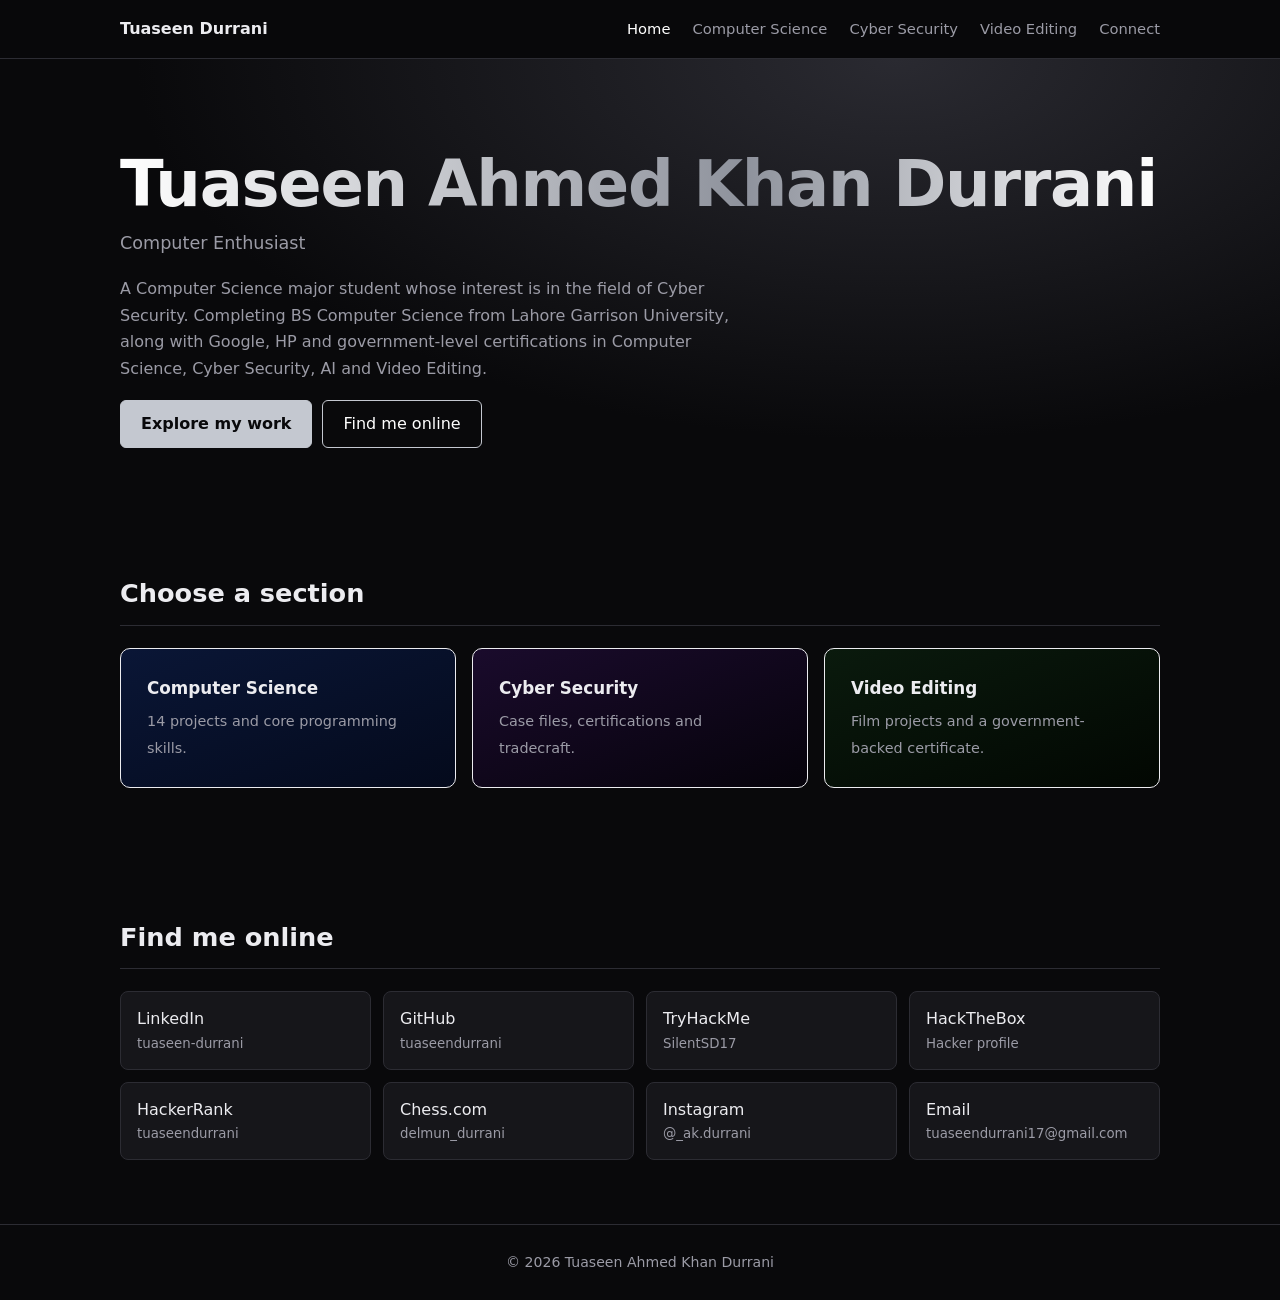
==== index.html @ bd1d0817 "Add files via upload" ====
<!DOCTYPE html><html lang="en"><head><meta charset="utf-8"><meta name="viewport" content="width=device-width,initial-scale=1">
<title>Tuaseen Ahmed Khan Durrani | Computer Enthusiast</title><meta name="description" content="Computer Science student specialising in Cyber Security"><link rel="stylesheet" href="style.css"></head><body class="">
<nav><div class="wrap"><a class="brand" href="index.html">Tuaseen Durrani</a><button id="tg" aria-label="Menu" aria-expanded="false">Menu</button>
<ul id="menu"><li><a href="index.html" class="on">Home</a></li><li><a href="computer-science.html" >Computer Science</a></li><li><a href="cyber-security.html" >Cyber Security</a></li><li><a href="video-editing.html" >Video Editing</a></li><li><a href="index.html#connect">Connect</a></li></ul></div></nav>
<header class="hero"><div class="wrap"><h1>Tuaseen Ahmed Khan Durrani</h1><p class="sub">Computer Enthusiast</p>
<p class="lead">A Computer Science major student whose interest is in the field of Cyber Security. Completing BS Computer Science from Lahore Garrison University, along with Google, HP and government-level certifications in Computer Science, Cyber Security, AI and Video Editing.</p>
<a class="btn f" href="#paths">Explore my work</a><a class="btn" href="#connect">Find me online</a></div></header>
<section id="paths"><div class="wrap"><h2>Choose a section</h2><div class="sec3">
<a class="s1" href="computer-science.html"><h3>Computer Science</h3><span>14 projects and core programming skills.</span></a>
<a class="s2" href="cyber-security.html"><h3>Cyber Security</h3><span>Case files, certifications and tradecraft.</span></a>
<a class="s3" href="video-editing.html"><h3>Video Editing</h3><span>Film projects and a government-backed certificate.</span></a></div></div></section>
<section id="connect"><div class="wrap"><h2>Find me online</h2><div class="links">
<a href="https://www.linkedin.com/in/tuaseen-durrani-798b612b9/" target="_blank" rel="noopener">LinkedIn<small>tuaseen-durrani</small></a>
<a href="https://github.com/tuaseendurrani" target="_blank" rel="noopener">GitHub<small>tuaseendurrani</small></a>
<a href="https://tryhackme.com/p/SilentSD17" target="_blank" rel="noopener">TryHackMe<small>SilentSD17</small></a>
<a href="https://profile.hackthebox.com/profile/019caa08-9d41-73cd-8e56-18c1669dc7aa?utm_medium=copy_url" target="_blank" rel="noopener">HackTheBox<small>Hacker profile</small></a>
<a href="https://www.hackerrank.com/profile/tuaseendurrani" target="_blank" rel="noopener">HackerRank<small>tuaseendurrani</small></a>
<a href="https://www.chess.com/member/delmun_durrani" target="_blank" rel="noopener">Chess.com<small>delmun_durrani</small></a>
<a href="https://www.instagram.com/_ak.durrani/" target="_blank" rel="noopener">Instagram<small>@_ak.durrani</small></a>
<a href="mailto:tuaseendurrani17@gmail.com">Email<small>tuaseendurrani17@gmail.com</small></a></div></div></section>
<footer><div class="wrap">&copy; <span id="yr"></span> Tuaseen Ahmed Khan Durrani</div></footer><script src="script.js"></script></body></html>
---- style.css ----
:root{--bg:#09090b;--bg2:#16161a;--fg:#ececf0;--mut:#9b9ba6;--ac:#c4c8d0;--ac2:#fff;--bd:#2c2c33;--ff:'Inter',system-ui,sans-serif}
body.cs{--bg:#040a1c;--bg2:#0a1636;--fg:#e6efff;--mut:#8fa3cc;--ac:#3b8cff;--ac2:#8dbcff;--bd:#1a3270}
body.cy{--bg:#06030b;--bg2:#120a1d;--fg:#ece6f5;--mut:#a592bd;--ac:#a855f7;--ac2:#dcb8ff;--bd:#3d2060;--ff:'JetBrains Mono',ui-monospace,Consolas,monospace}
body.vid{--bg:#020702;--bg2:#09140a;--fg:#e6f5e8;--mut:#8db391;--ac:#22e06b;--ac2:#95ffbb;--bd:#143f20}
*{box-sizing:border-box;margin:0}
html{scroll-behavior:smooth}
body{background:var(--bg);color:var(--fg);font-family:var(--ff);line-height:1.65;min-height:100vh}
a{color:var(--ac2);text-decoration:none}a:hover{text-decoration:underline}
a:focus-visible,button:focus-visible{outline:2px solid var(--ac);outline-offset:3px}
.wrap{max-width:1080px;margin:auto;padding:0 20px}
nav{position:sticky;top:0;z-index:20;background:color-mix(in srgb,var(--bg) 92%,transparent);backdrop-filter:blur(8px);border-bottom:1px solid var(--bd)}
nav .wrap{display:flex;align-items:center;justify-content:space-between;height:58px}
.brand{font-weight:700;color:var(--fg)}
nav ul{display:flex;gap:22px;list-style:none;padding:0}
nav ul a{color:var(--mut);font-size:.92rem}nav ul a:hover,nav ul a.on{color:var(--ac2);text-decoration:none}
#tg{display:none;background:none;border:1px solid var(--bd);color:var(--fg);padding:6px 12px;border-radius:6px;font-size:1rem}
section{padding:64px 0}
h1{font-size:clamp(2.2rem,6vw,4rem);line-height:1.1;letter-spacing:-.02em}
h2{font-size:1.6rem;margin-bottom:22px;padding-bottom:10px;border-bottom:1px solid var(--bd)}
h3{font-size:1.05rem;margin-bottom:6px}
.sub{color:var(--mut);margin:10px 0 18px;font-size:1.1rem}
.lead{max-width:62ch;color:var(--mut)}
.btn{display:inline-block;padding:10px 20px;border:1px solid var(--ac);border-radius:6px;color:var(--ac2);margin:18px 10px 0 0}
.btn.f{background:var(--ac);color:var(--bg);font-weight:600}.btn:hover{text-decoration:none;filter:brightness(1.15)}
.grid{display:grid;grid-template-columns:repeat(auto-fill,minmax(250px,1fr));gap:16px}
.card{background:var(--bg2);border:1px solid var(--bd);border-radius:8px;padding:18px}
.card p,.miss{color:var(--mut);font-size:.9rem}
.tag{display:inline-block;font-size:.78rem;border:1px solid var(--bd);border-radius:20px;padding:2px 10px;color:var(--ac2);margin:0 6px 6px 0}
.miss{border:1px dashed var(--bd);border-radius:8px;padding:14px;font-style:italic}
.sec3{display:grid;grid-template-columns:repeat(3,1fr);gap:16px}
.sec3 a{display:block;padding:26px;border:1px solid;border-radius:10px;color:var(--fg);transition:transform .2s}
.sec3 a:hover{transform:translateY(-4px);text-decoration:none}
.sec3 span{color:var(--mut);font-size:.9rem}
.s1{border-color:#3b8cff;background:linear-gradient(160deg,#0a1636,#040a1c)}
.s2{border-color:#a855f7;background:linear-gradient(160deg,#1a0b2c,#06030b)}
.s3{border-color:#22e06b;background:linear-gradient(160deg,#0a1a0d,#020702)}
.hero{padding:90px 0 60px;background:radial-gradient(ellipse at 70% 0,#2a2a31 0,transparent 60%)}
.hero h1{background:linear-gradient(90deg,#fff,#8e929c 60%,#fff);-webkit-background-clip:text;background-clip:text;color:transparent}
.hero.cs h1,.hero.vid h1,.hero.cy h1{background:none;color:var(--fg)}
.links{display:grid;grid-template-columns:repeat(auto-fit,minmax(200px,1fr));gap:12px}
.links a{display:flex;flex-direction:column;padding:14px 16px;background:var(--bg2);border:1px solid var(--bd);border-radius:8px;color:var(--fg)}
.links a:hover{border-color:var(--ac);text-decoration:none}.links small{color:var(--mut);word-break:break-all}
footer{border-top:1px solid var(--bd);padding:26px 0;color:var(--mut);font-size:.88rem;text-align:center}
/* cyber case-file look */
body.cy::after{content:"";position:fixed;inset:0;pointer-events:none;background:repeating-linear-gradient(0deg,rgba(168,85,247,.04) 0 1px,transparent 1px 3px)}
.file{border:1px solid var(--ac);padding:26px;border-radius:4px;position:relative;background:var(--bg2)}
.stamp{position:absolute;right:18px;top:16px;border:2px solid #e5484d;color:#e5484d;padding:2px 10px;transform:rotate(6deg);font-weight:700;letter-spacing:.1em}
.meta{color:var(--mut);font-size:.85rem}
.ex{border-left:3px solid var(--ac)}
.ex b{color:var(--ac2);font-size:.78rem}
.cur::after{content:"_";animation:bl 1s steps(2) infinite}@keyframes bl{50%{opacity:0}}
@media(max-width:760px){#tg{display:block}nav ul{display:none;position:absolute;top:58px;left:0;right:0;flex-direction:column;background:var(--bg);padding:14px 20px;border-bottom:1px solid var(--bd)}nav ul.open{display:flex}.sec3{grid-template-columns:1fr}section{padding:44px 0}.stamp{position:static;display:inline-block;margin-bottom:12px}}
@media(prefers-reduced-motion:reduce){*{animation:none!important;transition:none!important}}
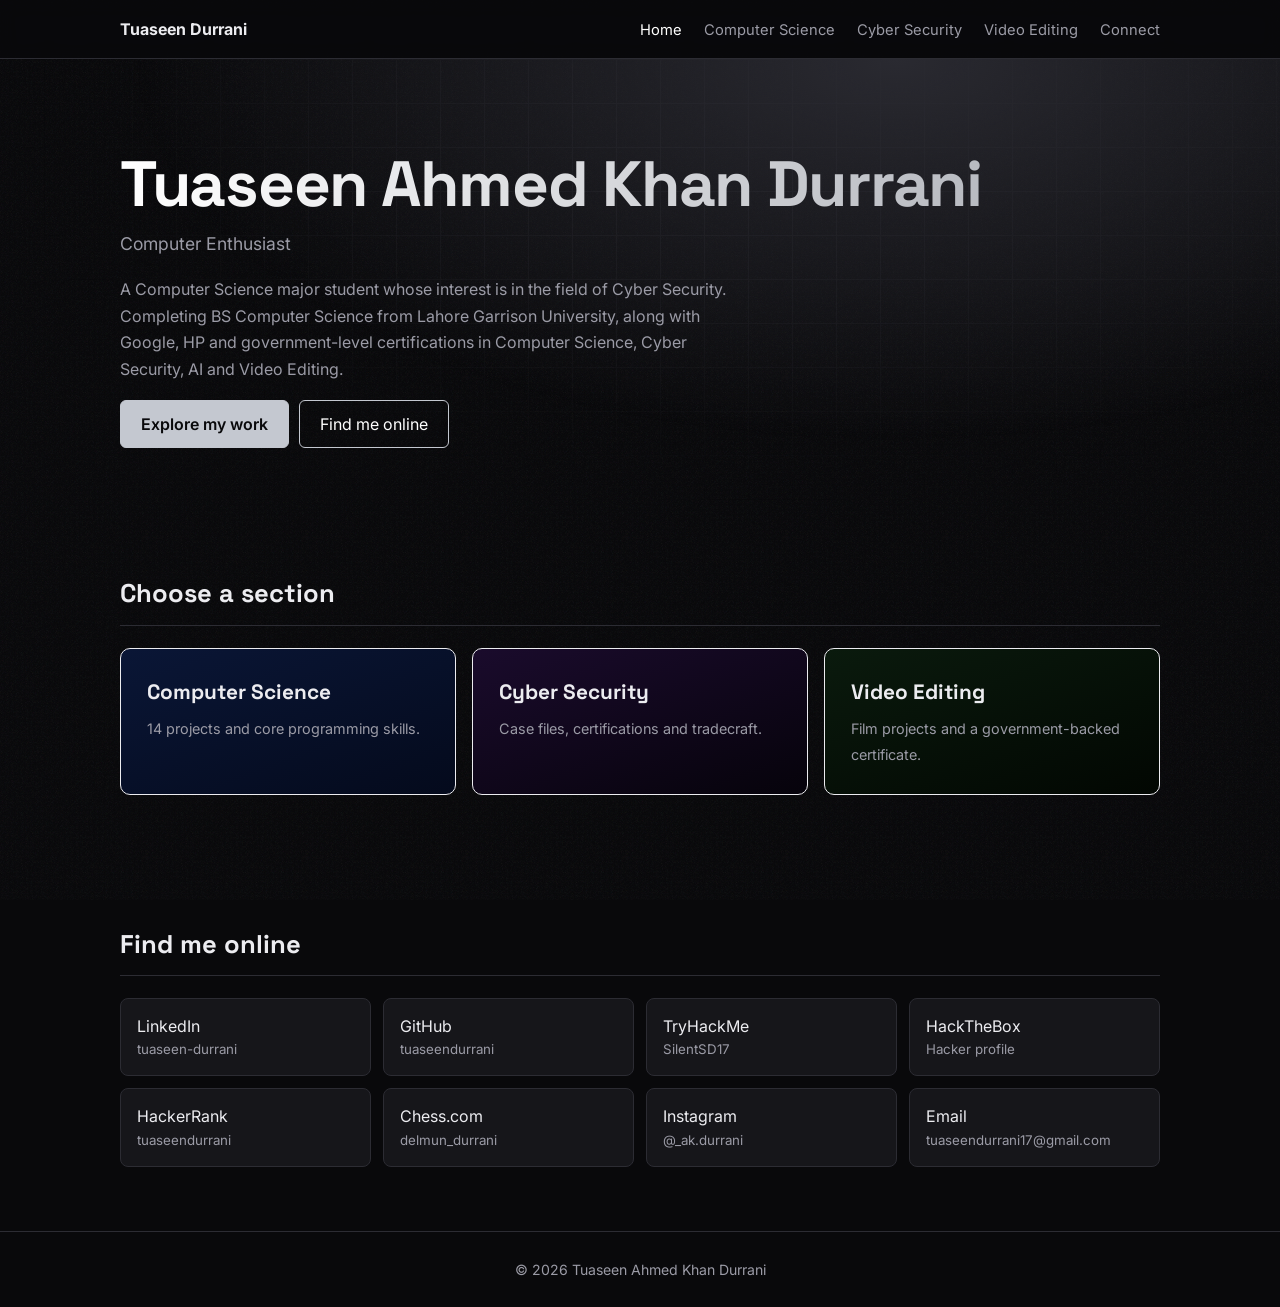
==== commit 196005f6: "Add files via upload" ====
--- a/index.html
+++ b/index.html
@@ -1,5 +1,5 @@
 <!DOCTYPE html><html lang="en"><head><meta charset="utf-8"><meta name="viewport" content="width=device-width,initial-scale=1">
-<title>Tuaseen Ahmed Khan Durrani | Computer Enthusiast</title><meta name="description" content="Computer Science student specialising in Cyber Security"><link rel="stylesheet" href="style.css"></head><body class="">
+<title>Tuaseen Ahmed Khan Durrani | Computer Enthusiast</title><meta name="description" content="Computer Science student specialising in Cyber Security"><link rel="preconnect" href="https://fonts.googleapis.com"><link href="https://fonts.googleapis.com/css2?family=Inter:wght@400;600;700&family=JetBrains+Mono:wght@400;700&family=Space+Grotesk:wght@500;700&display=swap" rel="stylesheet"><link rel="stylesheet" href="style.css"></head><body class="">
 <nav><div class="wrap"><a class="brand" href="index.html">Tuaseen Durrani</a><button id="tg" aria-label="Menu" aria-expanded="false">Menu</button>
 <ul id="menu"><li><a href="index.html" class="on">Home</a></li><li><a href="computer-science.html" >Computer Science</a></li><li><a href="cyber-security.html" >Cyber Security</a></li><li><a href="video-editing.html" >Video Editing</a></li><li><a href="index.html#connect">Connect</a></li></ul></div></nav>
 <header class="hero"><div class="wrap"><h1>Tuaseen Ahmed Khan Durrani</h1><p class="sub">Computer Enthusiast</p>
--- a/style.css
+++ b/style.css
@@ -51,3 +51,47 @@
 .cur::after{content:"_";animation:bl 1s steps(2) infinite}@keyframes bl{50%{opacity:0}}
 @media(max-width:760px){#tg{display:block}nav ul{display:none;position:absolute;top:58px;left:0;right:0;flex-direction:column;background:var(--bg);padding:14px 20px;border-bottom:1px solid var(--bd)}nav ul.open{display:flex}.sec3{grid-template-columns:1fr}section{padding:44px 0}.stamp{position:static;display:inline-block;margin-bottom:12px}}
 @media(prefers-reduced-motion:reduce){*{animation:none!important;transition:none!important}}
+/* ---- v2: texture, depth, motion ---- */
+h1,h2,h3{font-family:'Space Grotesk',var(--ff)}body.cy h1,body.cy h2,body.cy h3{font-family:var(--ff)}
+body::before{content:"";position:fixed;inset:0;z-index:-1;pointer-events:none;opacity:.08;background-image:url("data:image/svg+xml,%3Csvg xmlns='http://www.w3.org/2000/svg' width='160' height='160'%3E%3Cfilter id='n'%3E%3CfeTurbulence baseFrequency='.8' numOctaves='2'/%3E%3C/filter%3E%3Crect width='160' height='160' filter='url(%23n)'/%3E%3C/svg%3E")}
+.hero{position:relative;overflow:hidden}.hero>.wrap{position:relative}
+.hero::before{content:"";position:absolute;inset:0;background-image:linear-gradient(var(--bd) 1px,transparent 1px),linear-gradient(90deg,var(--bd) 1px,transparent 1px);background-size:44px 44px;opacity:.45;-webkit-mask-image:radial-gradient(ellipse at 60% 20%,#000,transparent 70%);mask-image:radial-gradient(ellipse at 60% 20%,#000,transparent 70%);animation:drift 24s linear infinite}
+@keyframes drift{to{background-position:44px 44px}}
+.hero h1{background-size:220% 100%;animation:up .9s backwards,sheen 8s linear infinite}
+@keyframes sheen{to{background-position:-220% 0}}
+.hero .sub,.hero .lead,.hero .btn,.hero .code,.hero .tl,.hero .file{animation:up .9s .2s backwards}
+@keyframes up{from{opacity:0;transform:translateY(18px)}}
+.rv{opacity:0}.rv.in{opacity:1;animation:up .7s backwards;animation-delay:var(--d,0s)}
+.spot{position:relative;overflow:hidden}
+.spot::after{content:"";position:absolute;inset:0;pointer-events:none;opacity:0;transition:opacity .3s;background:radial-gradient(260px circle at var(--mx,50%) var(--my,50%),color-mix(in srgb,var(--ac) 22%,transparent),transparent 70%)}
+.spot:hover::after{opacity:1}
+.card{transition:border-color .25s,transform .25s}.card:hover{border-color:var(--ac);transform:translateY(-3px)}
+.sec3 a h3{font-size:1.3rem}
+/* computer science */
+.code{background:#02060f;border:1px solid var(--bd);border-radius:8px;padding:16px;font:.85rem/1.6 'JetBrains Mono',ui-monospace,monospace;max-width:420px;margin-top:24px;overflow-x:auto;box-shadow:0 0 40px rgba(59,140,255,.15)}
+.k{color:#7db4ff}.s{color:#9be37f}
+/* cyber */
+body.cy{cursor:crosshair}
+#rain{position:absolute;inset:0;width:100%;height:100%;opacity:.3}
+.file{overflow:hidden}
+.file::after{content:"";position:absolute;left:0;right:0;height:2px;background:linear-gradient(90deg,transparent,var(--ac),transparent);animation:scan 4s linear infinite}
+@keyframes scan{from{top:-2px}to{top:100%}}
+.glitch{position:relative}
+.glitch::before,.glitch::after{content:attr(data-t);position:absolute;left:0;top:0;width:100%;opacity:0}
+.glitch::before{color:#ff2bd6;clip-path:inset(0 0 55% 0);animation:gl 3.5s infinite steps(1)}
+.glitch::after{color:#22d3ee;clip-path:inset(55% 0 0 0);animation:gl 3.5s infinite steps(1) reverse}
+@keyframes gl{0%,88%,100%{opacity:0}90%{opacity:.85;transform:translate(-3px,1px)}94%{opacity:.85;transform:translate(3px,-1px)}}
+.term{background:#000;border:1px solid var(--bd);border-radius:6px;padding:14px 16px;margin-top:22px;font-size:.85rem;min-height:120px;color:#4ade80}
+.term pre{white-space:pre-wrap;font:inherit}
+.ex{position:relative}.ex::before{content:"";position:absolute;right:8px;top:8px;width:14px;height:14px;border:2px solid var(--ac);border-left:0;border-bottom:0}
+.ex:hover b::after{content:"  VERIFIED";color:#4ade80}
+body.cy .miss{border:1px dashed var(--ac);background:repeating-linear-gradient(135deg,transparent 0 10px,rgba(168,85,247,.08) 10px 20px)}
+body.cy .tag{border-color:var(--ac);box-shadow:0 0 12px rgba(168,85,247,.3)}
+body.cy .card:hover{box-shadow:0 0 24px rgba(168,85,247,.25)}
+/* video */
+body.vid::before{opacity:.12}
+.tl{position:relative;height:50px;margin-top:26px;border:1px solid var(--bd);border-radius:4px;overflow:hidden;background:repeating-linear-gradient(90deg,var(--bg2) 0 70px,#0f2414 70px 72px)}
+.tl i{position:absolute;top:8px;bottom:8px;background:color-mix(in srgb,var(--ac) 28%,transparent);border:1px solid var(--ac);border-radius:3px}
+.tl b{position:absolute;top:0;bottom:0;width:2px;background:var(--ac);box-shadow:0 0 12px var(--ac);animation:play 7s linear infinite}
+@keyframes play{from{left:0}to{left:100%}}
+@media(prefers-reduced-motion:reduce){.rv{opacity:1}.hero::before,.file::after,.tl b{animation:none}}
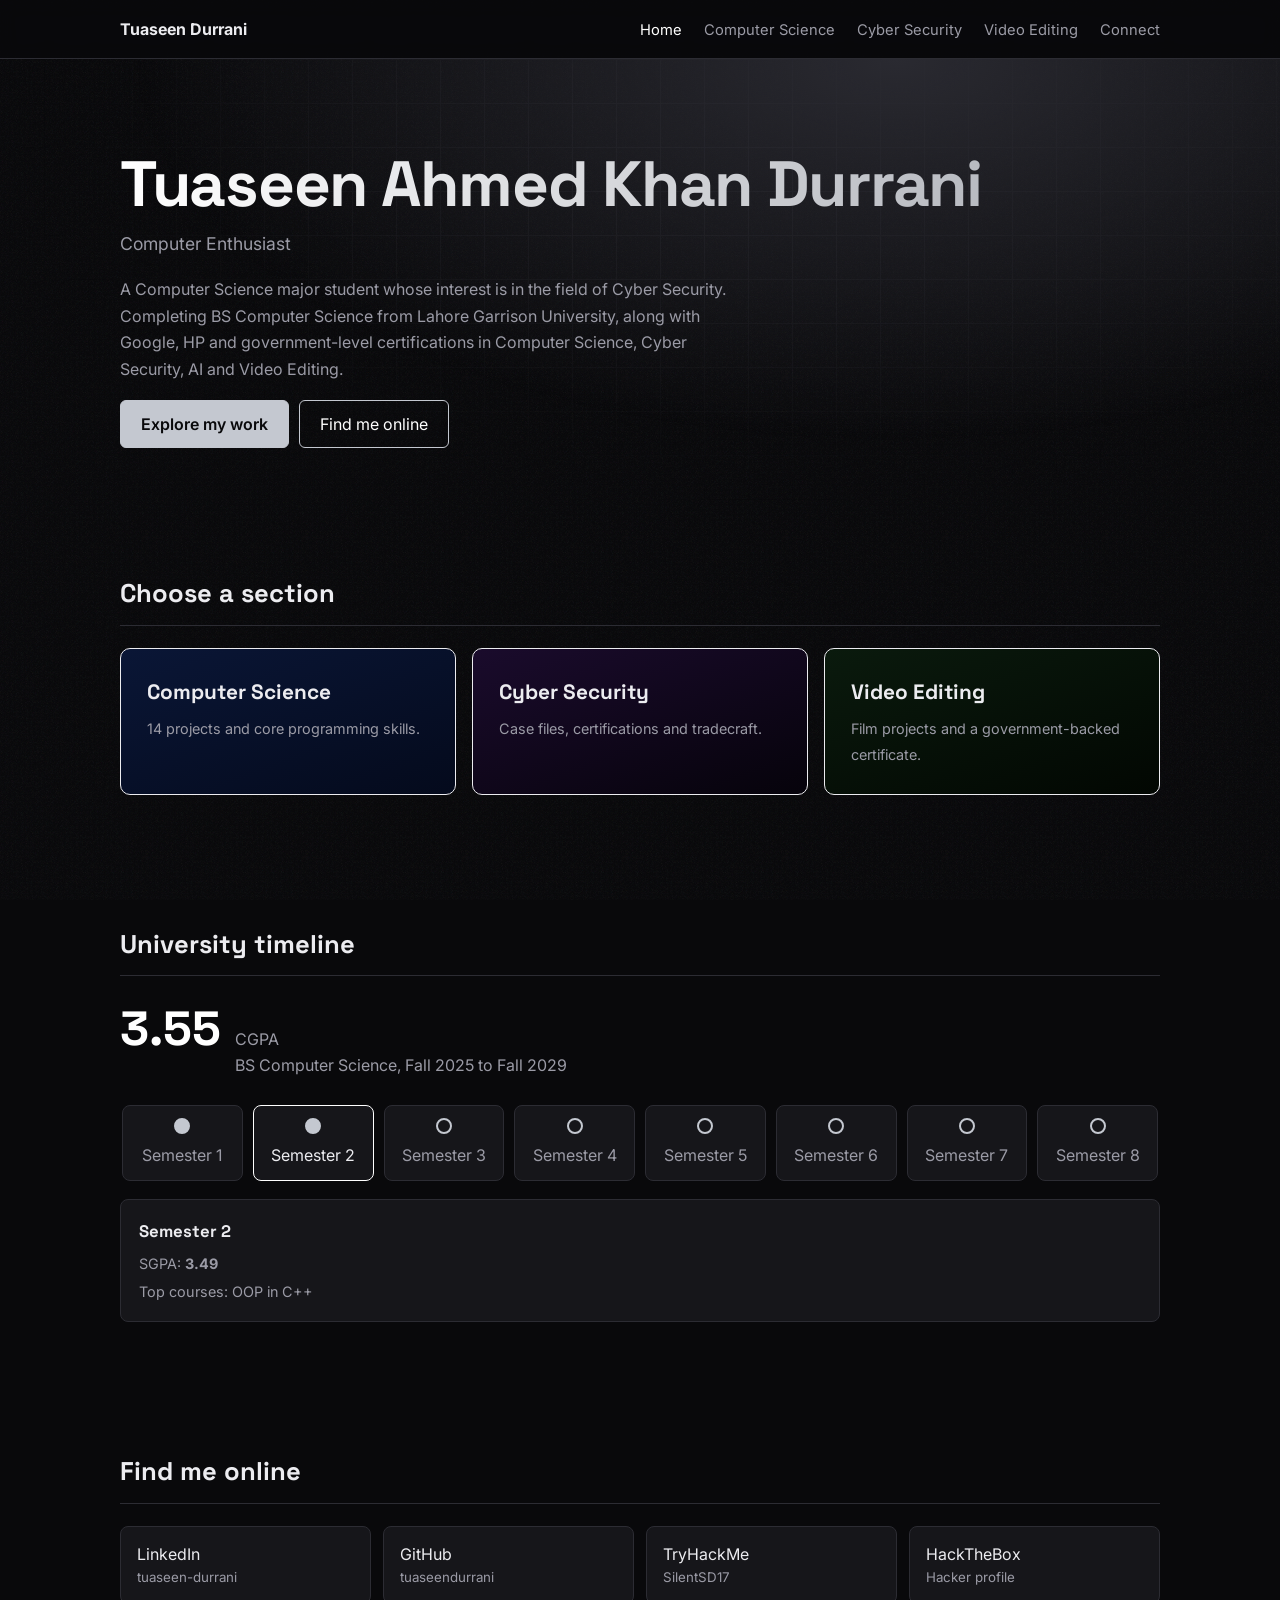
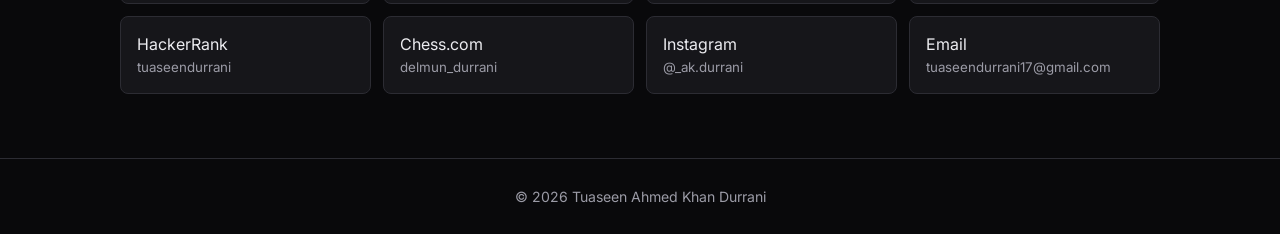
==== commit 6aca2dd8: "Add files via upload" ====
--- a/index.html
+++ b/index.html
@@ -9,6 +9,7 @@
 <a class="s1" href="computer-science.html"><h3>Computer Science</h3><span>14 projects and core programming skills.</span></a>
 <a class="s2" href="cyber-security.html"><h3>Cyber Security</h3><span>Case files, certifications and tradecraft.</span></a>
 <a class="s3" href="video-editing.html"><h3>Video Editing</h3><span>Film projects and a government-backed certificate.</span></a></div></div></section>
+<section id="timeline"><div class="wrap"><h2>University timeline</h2><div class="cg"><strong id="cgpa"></strong><span>CGPA<br>BS Computer Science, Fall 2025 to Fall 2029</span></div><div class="tlx" id="tlx"></div><div class="card" id="tld" aria-live="polite"></div></div></section>
 <section id="connect"><div class="wrap"><h2>Find me online</h2><div class="links">
 <a href="https://www.linkedin.com/in/tuaseen-durrani-798b612b9/" target="_blank" rel="noopener">LinkedIn<small>tuaseen-durrani</small></a>
 <a href="https://github.com/tuaseendurrani" target="_blank" rel="noopener">GitHub<small>tuaseendurrani</small></a>
@@ -18,4 +19,4 @@
 <a href="https://www.chess.com/member/delmun_durrani" target="_blank" rel="noopener">Chess.com<small>delmun_durrani</small></a>
 <a href="https://www.instagram.com/_ak.durrani/" target="_blank" rel="noopener">Instagram<small>@_ak.durrani</small></a>
 <a href="mailto:tuaseendurrani17@gmail.com">Email<small>tuaseendurrani17@gmail.com</small></a></div></div></section>
-<footer><div class="wrap">&copy; <span id="yr"></span> Tuaseen Ahmed Khan Durrani</div></footer><script src="script.js"></script></body></html>
+<footer><div class="wrap"><span id="dev" tabindex="0" role="button">&copy; <span id="yr"></span> Tuaseen Ahmed Khan Durrani</span><div id="devbar"></div></div></footer><script src="data.js"></script><script src="script.js"></script></body></html>
--- a/style.css
+++ b/style.css
@@ -95,3 +95,19 @@
 .tl b{position:absolute;top:0;bottom:0;width:2px;background:var(--ac);box-shadow:0 0 12px var(--ac);animation:play 7s linear infinite}
 @keyframes play{from{left:0}to{left:100%}}
 @media(prefers-reduced-motion:reduce){.rv{opacity:1}.hero::before,.file::after,.tl b{animation:none}}
+/* ---- v3: timeline + developer mode ---- */
+.cg{display:flex;align-items:baseline;gap:14px;margin-bottom:20px}.cg strong{font:700 3rem 'Space Grotesk',sans-serif;color:var(--ac2)}.cg span{color:var(--mut)}
+.tlx{display:flex;gap:10px;overflow-x:auto;padding:6px 2px 12px}
+.nd{flex:1 0 108px;background:var(--bg2);border:1px solid var(--bd);color:var(--mut);border-radius:8px;padding:12px 8px;cursor:pointer;font:inherit}
+.nd::before{content:"";display:block;width:12px;height:12px;border-radius:50%;margin:0 auto 8px;border:2px solid var(--ac)}
+.nd.done::before{background:var(--ac)}.nd[aria-pressed=true]{border-color:var(--ac2);color:var(--fg)}
+#tld{margin-top:6px}#tld p{margin-top:4px}
+#dev{cursor:pointer;user-select:none}body.dev #dev{color:var(--ac2)}
+#devbar{display:none;gap:4px;flex-wrap:wrap;justify-content:center;margin-top:10px}body.dev #devbar{display:flex}
+#devbar .btn{margin:6px 4px 0;padding:7px 14px;font-size:.85rem;cursor:pointer;background:none;font-family:inherit}#devbar .btn:hover{background:var(--bg2)}
+dialog{background:var(--bg2);color:var(--fg);border:1px solid var(--ac);border-radius:10px;padding:22px;width:min(460px,92vw);font-family:var(--ff)}
+dialog::backdrop{background:rgba(0,0,0,.75)}
+dialog label{display:block;margin:12px 0 4px;font-size:.85rem;color:var(--mut)}
+dialog input,dialog textarea{width:100%;background:var(--bg);border:1px solid var(--bd);color:var(--fg);padding:9px;border-radius:6px;font:inherit}
+dialog .btn{cursor:pointer;background:none;font:inherit;margin-top:14px}dialog .btn.f{background:var(--ac)}
+.rm{display:none;margin-left:8px;background:none;border:0;color:#ff6b6b;cursor:pointer;font-size:1.1rem}body.dev .xtra .rm{display:inline}
